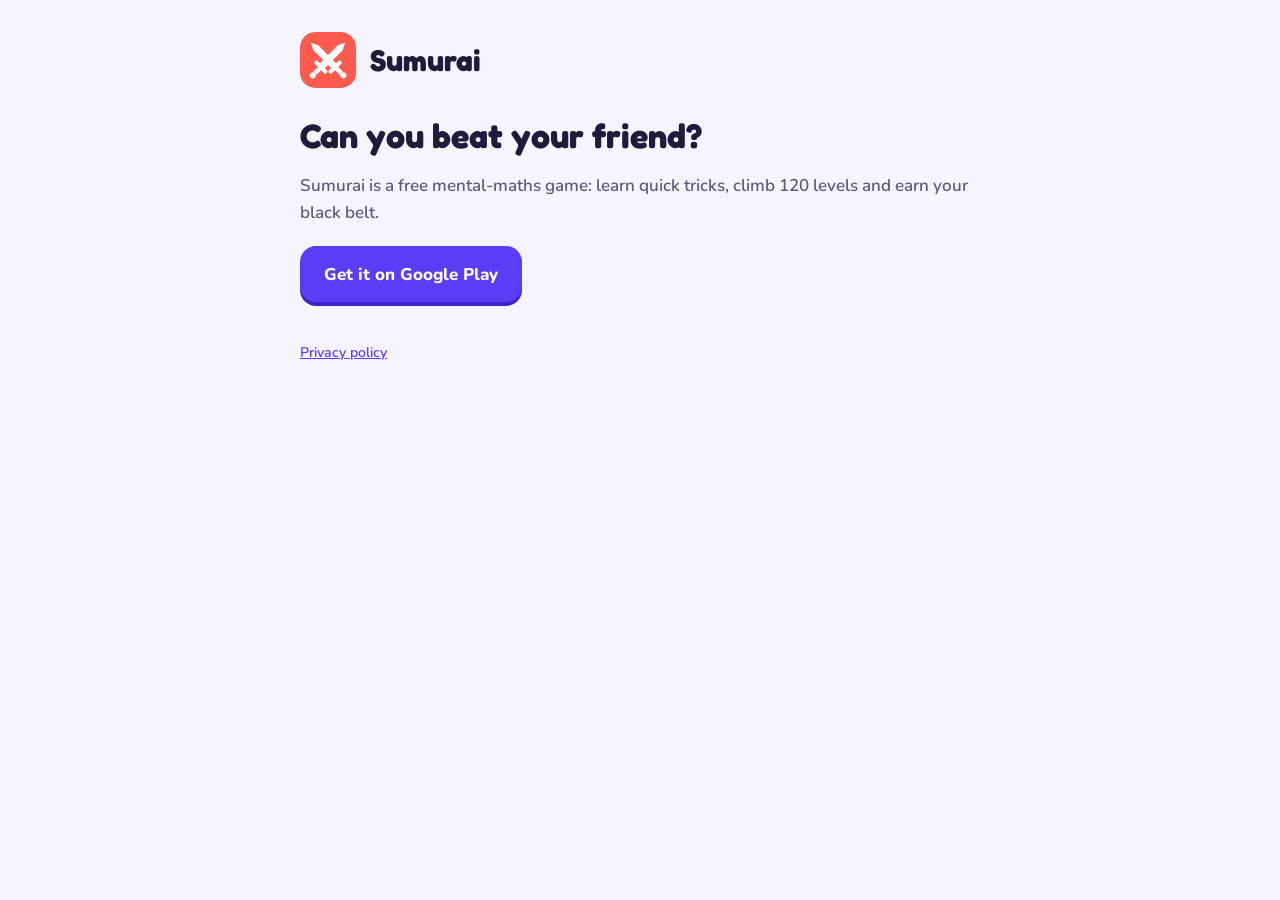
==== get.html @ b212c048 "Sumurai website: privacy policy, support page, share landing page Co-Authored-By: Claude Opus 5.5 <n" ====
<!doctype html>
<html lang="en">
<head>
<meta charset="utf-8"><meta name="viewport" content="width=device-width, initial-scale=1, viewport-fit=cover">
<title>Get Sumurai</title>
<meta name="description" content="Can you beat me? Get Sumurai, the mental maths game, free.">
<meta property="og:title" content="Can you beat me on Sumurai?">
<meta property="og:description" content="Get quicker at mental maths with tricks, 120 levels and daily challenges. Free.">
<link rel="icon" href="mark.svg"><link rel="stylesheet" href="style.css">
</head>
<body><main>
<header><img src="mark.svg" alt=""><a href="./">Sumurai</a></header>
<h1 id="title">Can you beat your friend?</h1>
<p class="soft">Sumurai is a free mental-maths game: learn quick tricks, climb 120 levels and earn your black belt.</p>
<div class="btns">
  <a class="btn" id="play" href="#">Get it on Google Play</a>
  <a class="btn secondary" id="ios" href="#">Download on the App Store</a>
</div>
<p class="soft" id="code"></p>
<footer><a href="privacy.html">Privacy policy</a></footer>
</main>
<script>
// Share landing page. Links look like get.html?ref=K7Q2XM&m=level
// Android goes to Play with the referrer kept, so installs per invite code show up in the Play Console.
// iPhone goes to the App Store once APP_STORE_ID is set; until then both buttons stay visible.
(function () {
  var PLAY_ID = "com.sumurai.app";
  var APP_STORE_ID = ""; // set after the App Store Connect record exists, e.g. "6740000000"
  var q = new URLSearchParams(location.search);
  var ref = (q.get("ref") || "").replace(/[^A-Z0-9]/gi, "").slice(0, 12).toUpperCase();
  var medium = (q.get("m") || "share").replace(/[^a-z_]/gi, "").slice(0, 24);
  var referrer = "utm_source=share&utm_medium=" + medium + (ref ? "&utm_campaign=ref_" + ref : "");
  var play = "https://play.google.com/store/apps/details?id=" + PLAY_ID + "&referrer=" + encodeURIComponent(referrer);
  var ios = APP_STORE_ID ? "https://apps.apple.com/app/id" + APP_STORE_ID + "?pt=&ct=" + encodeURIComponent(ref ? "ref_" + ref : "share") : "";
  document.getElementById("play").href = play;
  var iosBtn = document.getElementById("ios");
  if (ios) iosBtn.href = ios; else iosBtn.hidden = true;
  if (ref) document.getElementById("code").textContent = "Invite code " + ref;
  var ua = navigator.userAgent || "";
  if (/android/i.test(ua)) location.replace(play);
  else if (ios && /iphone|ipad|ipod/i.test(ua)) location.replace(ios);
})();
</script>
</body>
</html>
---- style.css ----
@import url("https://fonts.googleapis.com/css2?family=Fredoka:wght@600;700&family=Nunito:wght@600;700;800&display=swap");
:root { --bg:#f6f5ff; --surface:#fff; --ink:#1f1b3d; --soft:#5f5a80; --primary:#5b3df5; --edge:#3f25c7; --coral:#ff5a4e; --line:#1f1b3d1a; }
@media (prefers-color-scheme: dark) { :root { --bg:#14122b; --surface:#1f1c3d; --ink:#f2f0ff; --soft:#a9a4cf; --primary:#8f7bff; --edge:#6a55e8; --line:#f2f0ff1f; } }
* { box-sizing: border-box; }
[hidden] { display: none !important; }
body { margin:0; background:var(--bg); color:var(--ink); font:600 17px/1.6 Nunito, system-ui, sans-serif;
  padding: 32px max(16px, env(safe-area-inset-left)) 48px max(16px, env(safe-area-inset-right)); }
main { max-width: 680px; margin: 0 auto; }
header { display:flex; align-items:center; gap:14px; margin-bottom:28px; }
header img { width:56px; height:56px; border-radius:15px; }
header a { font:700 30px Fredoka, system-ui, sans-serif; color:var(--ink); text-decoration:none; }
h1 { font:700 34px/1.15 Fredoka, system-ui, sans-serif; margin:0 0 8px; text-wrap:balance; }
h2 { font:600 22px/1.3 Fredoka, system-ui, sans-serif; margin:32px 0 6px; }
p, li { color:var(--ink); } .soft { color:var(--soft); }
a { color:var(--primary); }
.card { background:var(--surface); border-radius:24px; padding:24px; box-shadow:0 4px 0 var(--line); }
.btn { display:inline-flex; align-items:center; justify-content:center; gap:8px; min-height:56px; padding:0 24px; border-radius:16px;
  background:var(--primary); color:#fff; font:800 17px Nunito, system-ui, sans-serif; text-decoration:none; box-shadow:0 4px 0 var(--edge); }
.btn.secondary { background:var(--surface); color:var(--ink); box-shadow:0 4px 0 var(--line); border:1px solid var(--line); }
.btns { display:flex; flex-wrap:wrap; gap:12px; margin-top:20px; }
footer { margin-top:40px; font-size:14px; color:var(--soft); }
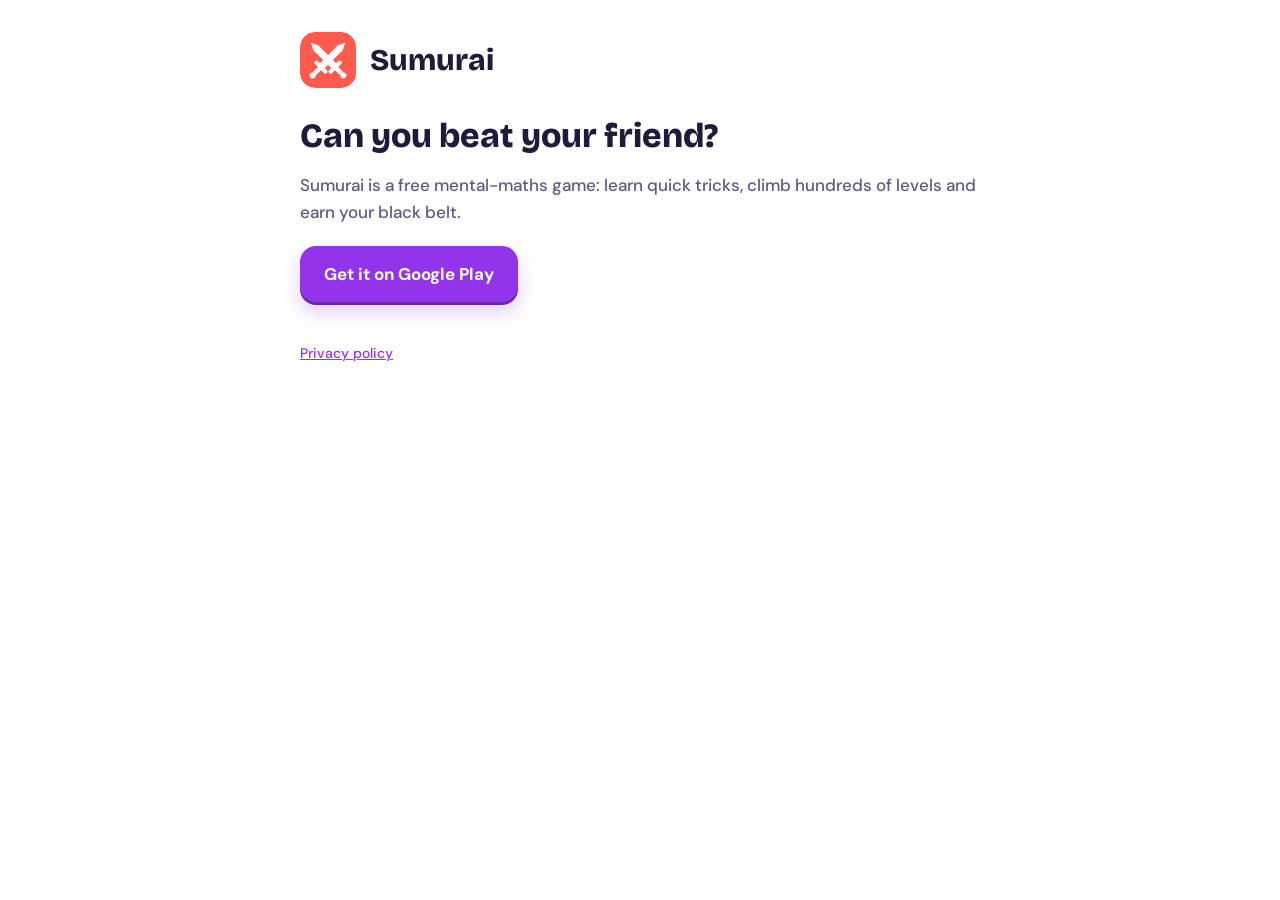
==== commit ccbbbc75: "Say hundreds of levels instead of a level count Co-Authored-By: Claude Opus 5.5 <noreply@anthropic.c" ====
--- a/get.html
+++ b/get.html
@@ -5,13 +5,13 @@
 <title>Get Sumurai</title>
 <meta name="description" content="Can you beat me? Get Sumurai, the mental maths game, free.">
 <meta property="og:title" content="Can you beat me on Sumurai?">
-<meta property="og:description" content="Get quicker at mental maths with tricks, 120 levels and daily challenges. Free.">
+<meta property="og:description" content="Get quicker at mental maths with tricks, hundreds of levels and daily challenges. Free.">
 <link rel="icon" href="mark.svg"><link rel="stylesheet" href="style.css">
 </head>
 <body><main>
 <header><img src="mark.svg" alt=""><a href="./">Sumurai</a></header>
 <h1 id="title">Can you beat your friend?</h1>
-<p class="soft">Sumurai is a free mental-maths game: learn quick tricks, climb 120 levels and earn your black belt.</p>
+<p class="soft">Sumurai is a free mental-maths game: learn quick tricks, climb hundreds of levels and earn your black belt.</p>
 <div class="btns">
   <a class="btn" id="play" href="#">Get it on Google Play</a>
   <a class="btn secondary" id="ios" href="#">Download on the App Store</a>
--- a/style.css
+++ b/style.css
@@ -1,21 +1,21 @@
-@import url("https://fonts.googleapis.com/css2?family=Fredoka:wght@600;700&family=Nunito:wght@600;700;800&display=swap");
-:root { --bg:#f6f5ff; --surface:#fff; --ink:#1f1b3d; --soft:#5f5a80; --primary:#5b3df5; --edge:#3f25c7; --coral:#ff5a4e; --line:#1f1b3d1a; }
-@media (prefers-color-scheme: dark) { :root { --bg:#14122b; --surface:#1f1c3d; --ink:#f2f0ff; --soft:#a9a4cf; --primary:#8f7bff; --edge:#6a55e8; --line:#f2f0ff1f; } }
+@import url("https://fonts.googleapis.com/css2?family=Bricolage+Grotesque:opsz,wght@12..96,700;12..96,800&family=DM+Sans:opsz,wght@9..40,500;9..40,700&display=swap");
+:root { --bg:#ffffff; --surface:#fff; --ink:#1f1b3d; --soft:#5f5a80; --primary:#9333ea; --edge:#6a25a8; --on-primary:#ffffff; --coral:#ff5a4e; --line:#1f1b3d1a; }
+@media (prefers-color-scheme: dark) { :root { --bg:#14122b; --surface:#1f1c3d; --ink:#f2f0ff; --soft:#a9a4cf; --primary:#c084fc; --edge:#8b3fd6; --on-primary:#14122b; --line:#f2f0ff1f; } }
 * { box-sizing: border-box; }
 [hidden] { display: none !important; }
-body { margin:0; background:var(--bg); color:var(--ink); font:600 17px/1.6 Nunito, system-ui, sans-serif;
+body { margin:0; background:var(--bg); color:var(--ink); font:500 17px/1.6 "DM Sans", system-ui, sans-serif;
   padding: 32px max(16px, env(safe-area-inset-left)) 48px max(16px, env(safe-area-inset-right)); }
 main { max-width: 680px; margin: 0 auto; }
 header { display:flex; align-items:center; gap:14px; margin-bottom:28px; }
 header img { width:56px; height:56px; border-radius:15px; }
-header a { font:700 30px Fredoka, system-ui, sans-serif; color:var(--ink); text-decoration:none; }
-h1 { font:700 34px/1.15 Fredoka, system-ui, sans-serif; margin:0 0 8px; text-wrap:balance; }
-h2 { font:600 22px/1.3 Fredoka, system-ui, sans-serif; margin:32px 0 6px; }
+header a { font:800 30px "Bricolage Grotesque", system-ui, sans-serif; color:var(--ink); text-decoration:none; }
+h1 { font:800 34px/1.15 "Bricolage Grotesque", system-ui, sans-serif; margin:0 0 8px; text-wrap:balance; }
+h2 { font:700 22px/1.3 "Bricolage Grotesque", system-ui, sans-serif; margin:32px 0 6px; }
 p, li { color:var(--ink); } .soft { color:var(--soft); }
 a { color:var(--primary); }
-.card { background:var(--surface); border-radius:24px; padding:24px; box-shadow:0 4px 0 var(--line); }
+.card { background:var(--surface); border-radius:24px; padding:24px; box-shadow:0 0 0 1px rgba(31,27,61,.06), 0 3px 0 rgba(31,27,61,.06), 0 8px 20px rgba(31,27,61,.06); }
 .btn { display:inline-flex; align-items:center; justify-content:center; gap:8px; min-height:56px; padding:0 24px; border-radius:16px;
-  background:var(--primary); color:#fff; font:800 17px Nunito, system-ui, sans-serif; text-decoration:none; box-shadow:0 4px 0 var(--edge); }
-.btn.secondary { background:var(--surface); color:var(--ink); box-shadow:0 4px 0 var(--line); border:1px solid var(--line); }
+  background:var(--primary); color:var(--on-primary); font:700 17px "DM Sans", system-ui, sans-serif; text-decoration:none; box-shadow:0 3px 0 var(--edge), 0 10px 20px rgba(147,51,234,.25); }
+.btn.secondary { background:var(--surface); color:var(--ink); box-shadow:0 0 0 1px rgba(31,27,61,.08), 0 3px 0 #e4e1f7, 0 6px 12px rgba(31,27,61,.06); }
 .btns { display:flex; flex-wrap:wrap; gap:12px; margin-top:20px; }
 footer { margin-top:40px; font-size:14px; color:var(--soft); }
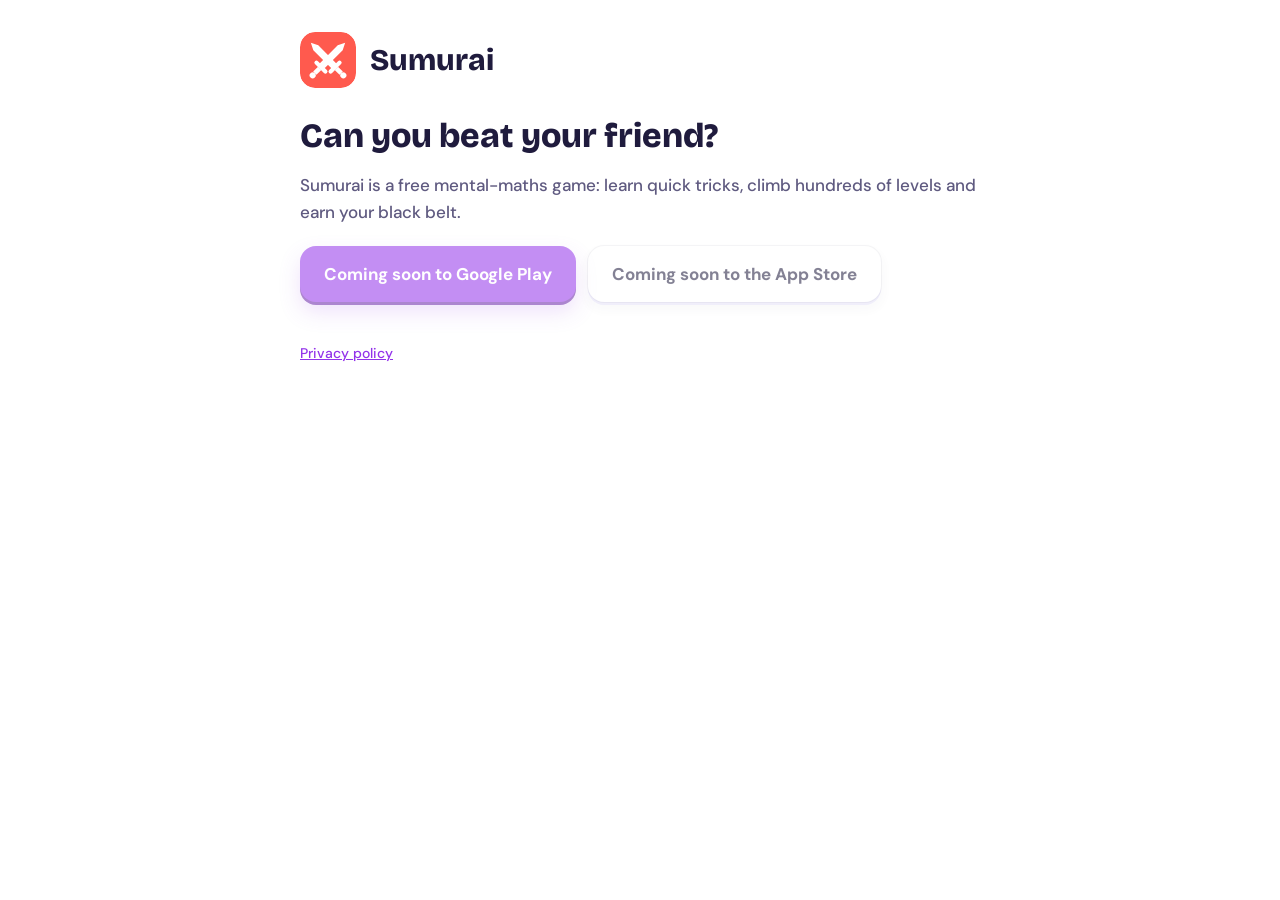
==== commit 12a35011: "Share page: App Store ID 6835748096; 'Coming soon' until each store is live Co-Authored-By: Claude O" ====
--- a/get.html
+++ b/get.html
@@ -22,23 +22,32 @@
 <script>
 // Share landing page. Links look like get.html?ref=K7Q2XM&m=level
 // Android goes to Play with the referrer kept, so installs per invite code show up in the Play Console.
-// iPhone goes to the App Store once APP_STORE_ID is set; until then both buttons stay visible.
+// iPhone goes to the App Store (campaign ct=ref_<CODE> shows in App Store Connect analytics).
+// Until a store goes live its button reads "Coming soon" and nobody is sent to a "not found" page.
+// Launch day: set IOS_LIVE / PLAY_LIVE to true. No app update is needed.
 (function () {
   var PLAY_ID = "com.sumurai.app";
-  var APP_STORE_ID = ""; // set after the App Store Connect record exists, e.g. "6740000000"
+  var APP_STORE_ID = "6835748096"; // Apple ID of the Sumurai app record in App Store Connect
+  var IOS_LIVE = false;
+  var PLAY_LIVE = false;
   var q = new URLSearchParams(location.search);
   var ref = (q.get("ref") || "").replace(/[^A-Z0-9]/gi, "").slice(0, 12).toUpperCase();
   var medium = (q.get("m") || "share").replace(/[^a-z_]/gi, "").slice(0, 24);
   var referrer = "utm_source=share&utm_medium=" + medium + (ref ? "&utm_campaign=ref_" + ref : "");
   var play = "https://play.google.com/store/apps/details?id=" + PLAY_ID + "&referrer=" + encodeURIComponent(referrer);
-  var ios = APP_STORE_ID ? "https://apps.apple.com/app/id" + APP_STORE_ID + "?pt=&ct=" + encodeURIComponent(ref ? "ref_" + ref : "share") : "";
-  document.getElementById("play").href = play;
-  var iosBtn = document.getElementById("ios");
-  if (ios) iosBtn.href = ios; else iosBtn.hidden = true;
+  var ios = "https://apps.apple.com/app/id" + APP_STORE_ID + "?ct=" + encodeURIComponent(ref ? "ref_" + ref : "share") + "&mt=8";
+  function setup(id, url, live, soonText) {
+    var b = document.getElementById(id);
+    if (live) { b.href = url; return; }
+    b.removeAttribute("href"); b.textContent = soonText; b.setAttribute("aria-disabled", "true");
+    b.style.opacity = "0.55"; b.style.pointerEvents = "none";
+  }
+  setup("play", play, PLAY_LIVE, "Coming soon to Google Play");
+  setup("ios", ios, IOS_LIVE, "Coming soon to the App Store");
   if (ref) document.getElementById("code").textContent = "Invite code " + ref;
   var ua = navigator.userAgent || "";
-  if (/android/i.test(ua)) location.replace(play);
-  else if (ios && /iphone|ipad|ipod/i.test(ua)) location.replace(ios);
+  if (PLAY_LIVE && /android/i.test(ua)) location.replace(play);
+  else if (IOS_LIVE && /iphone|ipad|ipod/i.test(ua)) location.replace(ios);
 })();
 </script>
 </body>
